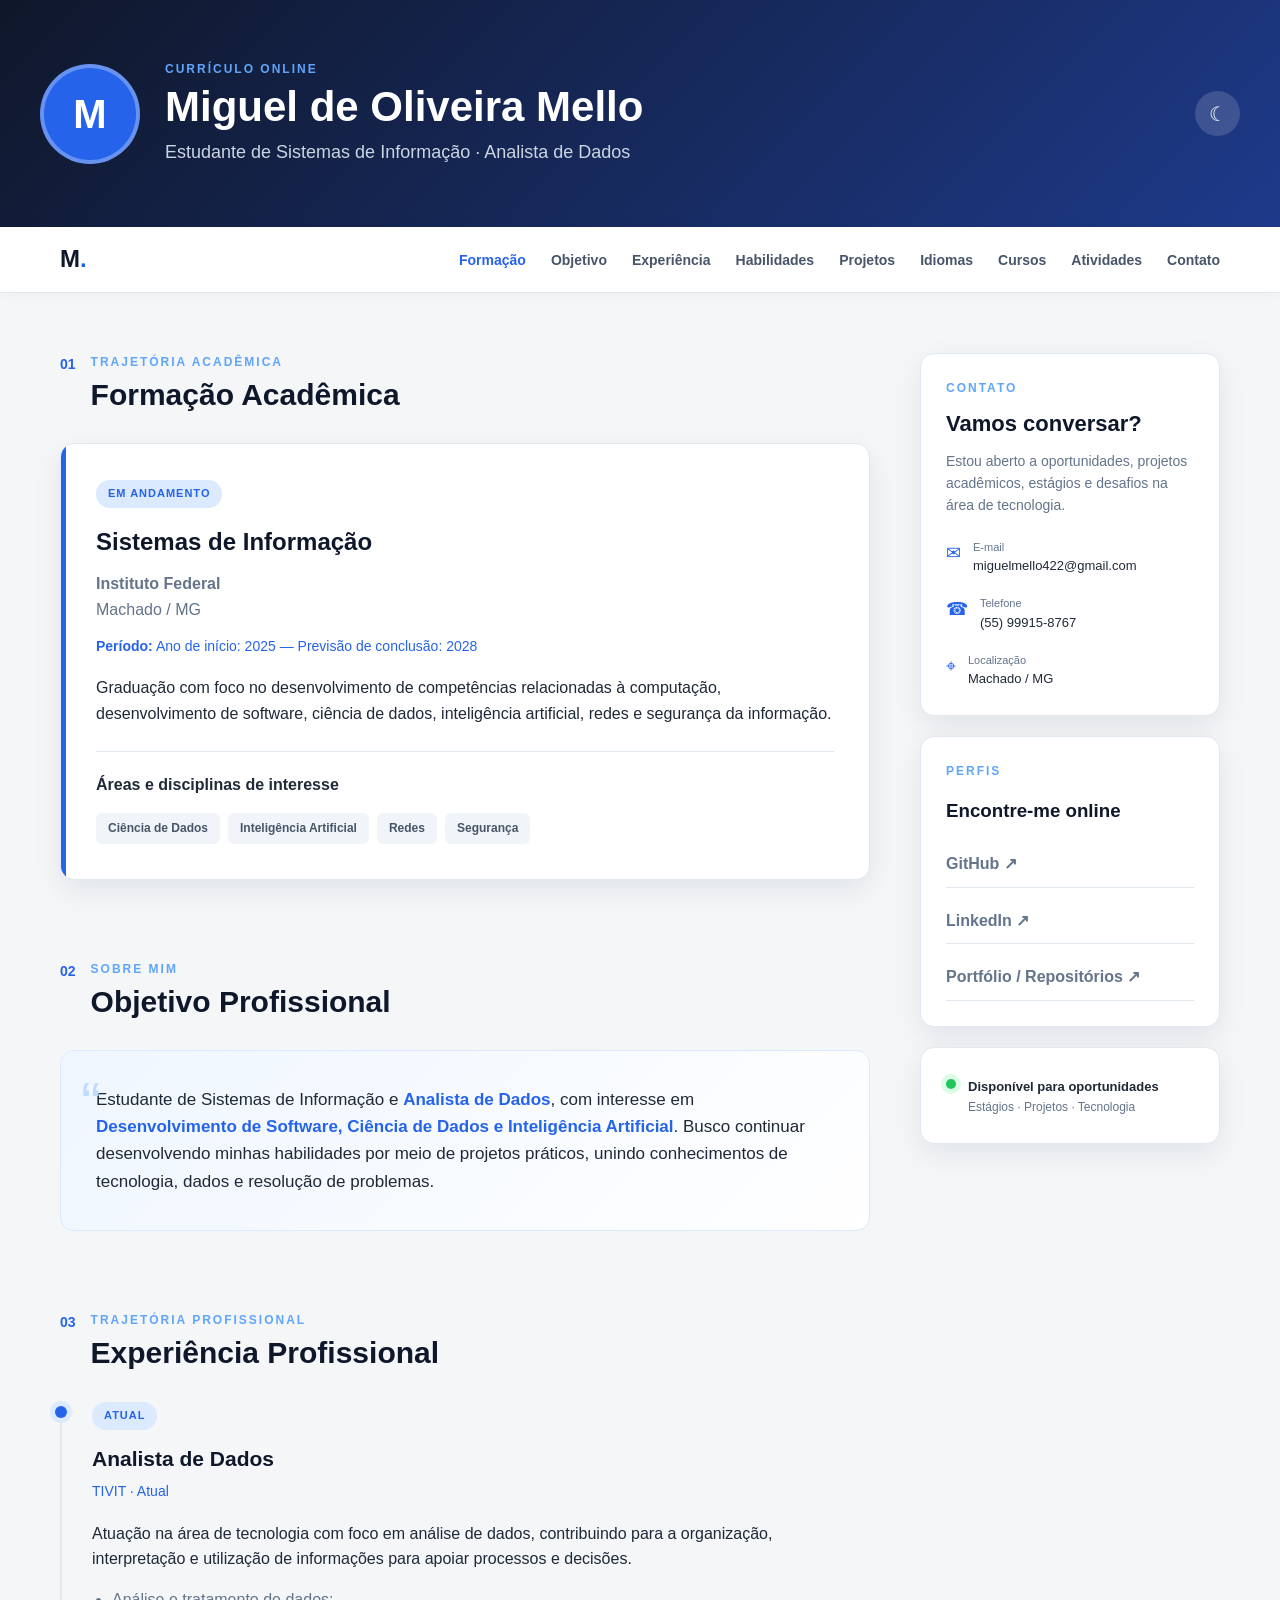
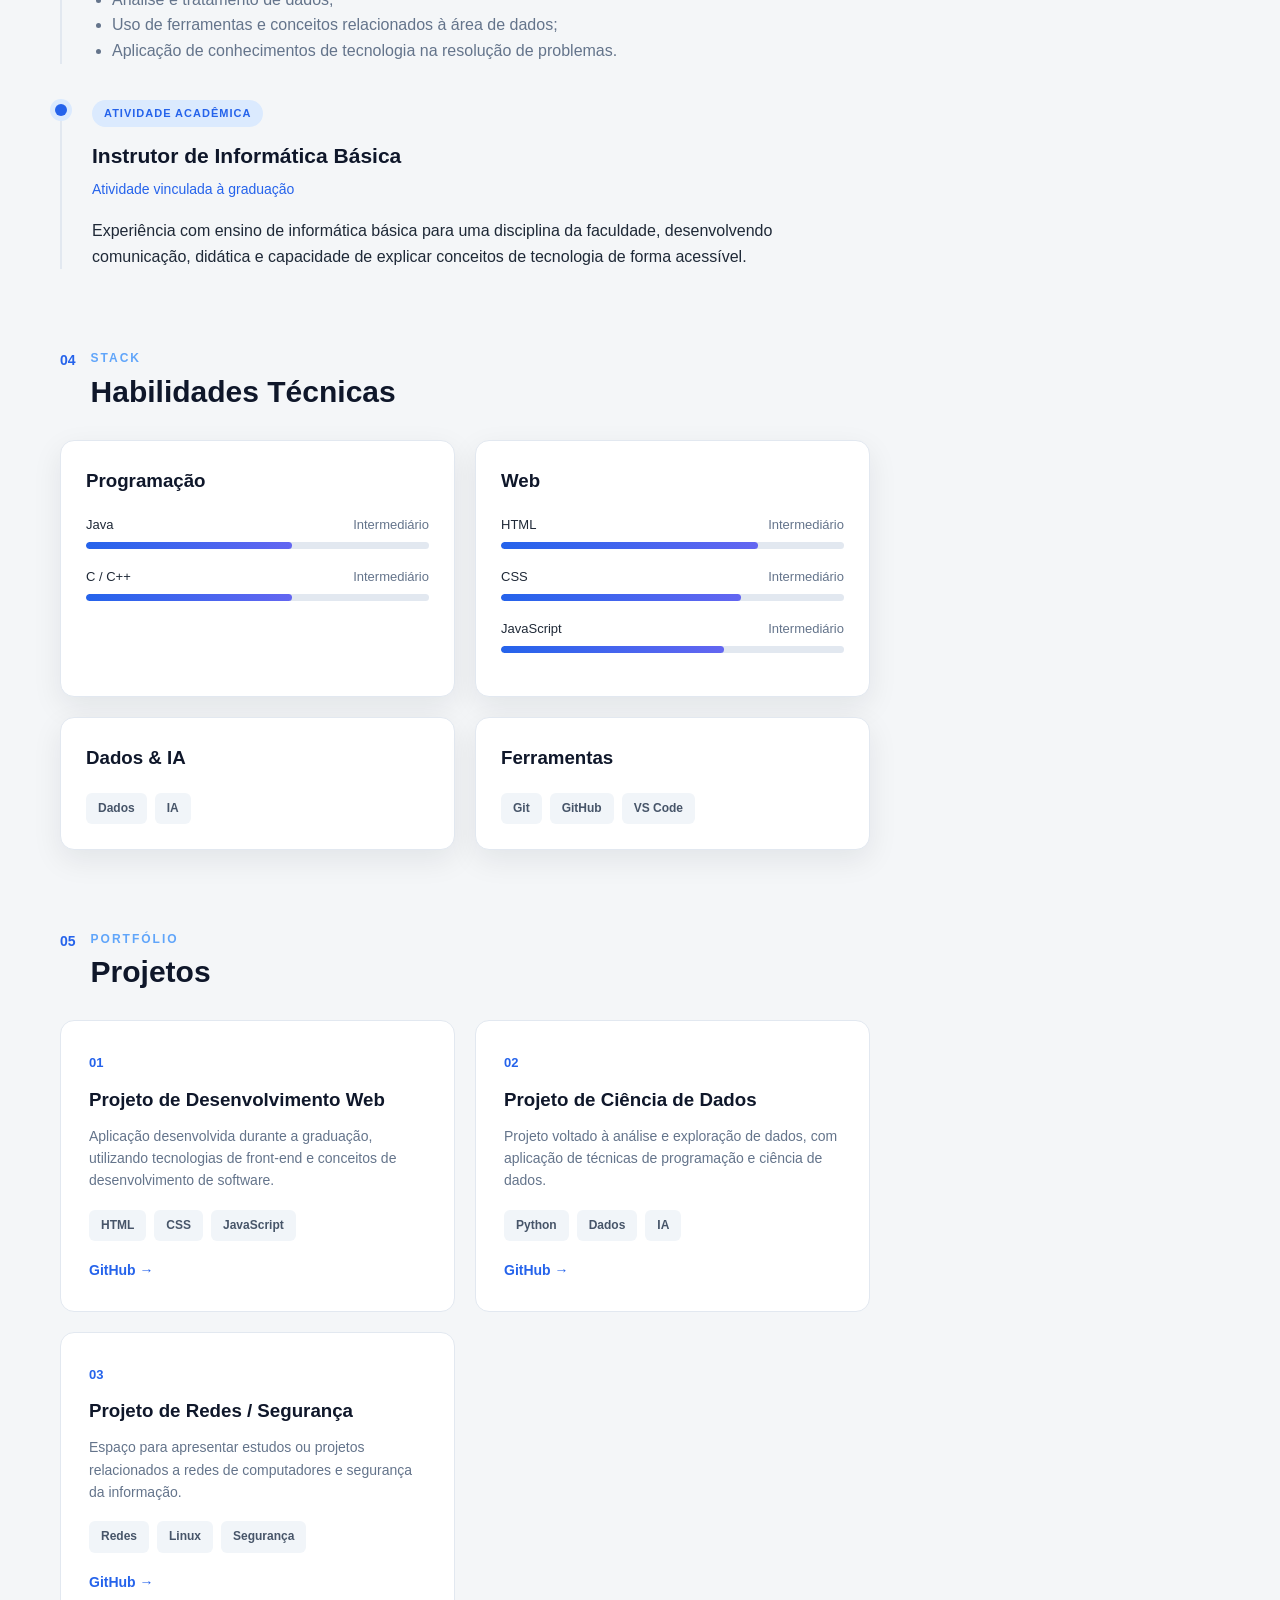
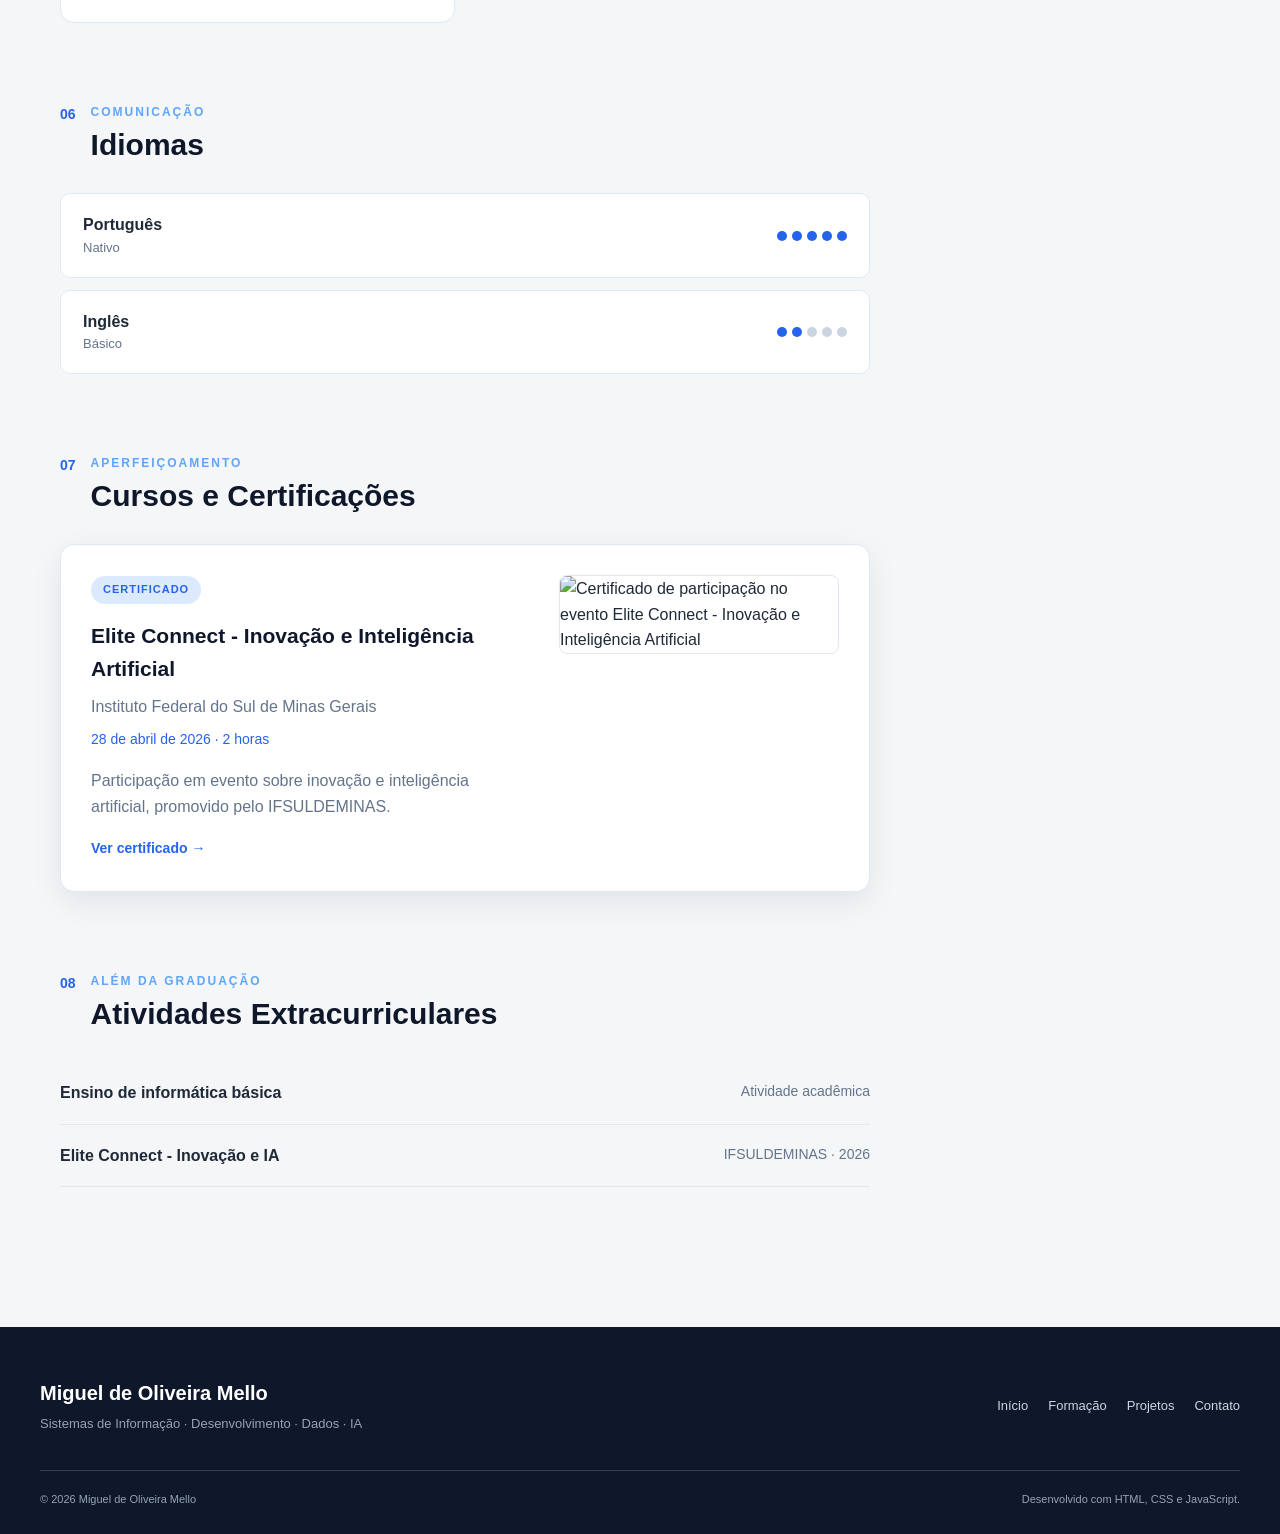
==== index.html @ bb29dadb "Add files via upload" ====
<!DOCTYPE html>
<html lang="pt-BR">

<head>
    <meta charset="UTF-8">
    <meta name="viewport" content="width=device-width, initial-scale=1.0">

    <title>Miguel de Oliveira Mello | Currículo</title>

    <link rel="stylesheet" href="style.css">
  

</head>

<body>

    <!-- ================= HEADER ================= -->
    <header class="header" id="inicio">

        <div class="header-content">

            <div class="profile">
                <div class="profile-photo" aria-label="Foto de perfil">
                    M
                </div>

                <div>
                    <p class="eyebrow">CURRÍCULO ONLINE</p>

                    <h1>
                        Miguel de Oliveira Mello
                    </h1>

                    <p class="role">
                        Estudante de Sistemas de Informação · Analista de Dados
                    </p>
                </div>
            </div>

            <button
                class="theme-button"
                id="themeButton"
                aria-label="Alternar tema"
                title="Alternar tema"
            >
                ☾
            </button>

        </div>

    </header>


    <!-- ================= NAVEGAÇÃO ================= -->
    <nav class="navbar" aria-label="Navegação principal">

        <div class="nav-container">

            <a href="#inicio" class="logo">
                M<span>.</span>
            </a>

            <button
                class="menu-button"
                id="menuButton"
                aria-label="Abrir menu"
                aria-expanded="false"
            >
                ☰
            </button>

            <ul class="nav-links" id="navLinks">

                <li>
                    <a href="#formacao">Formação</a>
                </li>

                <li>
                    <a href="#objetivo">Objetivo</a>
                </li>

                <li>
                    <a href="#experiencia">Experiência</a>
                </li>

                <li>
                    <a href="#habilidades">Habilidades</a>
                </li>

                <li>
                    <a href="#projetos">Projetos</a>
                </li>

                <li>
                    <a href="#idiomas">Idiomas</a>
                </li>

                <li>
                    <a href="#cursos">Cursos</a>
                </li>

                <li>
                    <a href="#extracurricular">Atividades</a>
                </li>

                <li>
                    <a href="#contato">Contato</a>
                </li>

            </ul>

        </div>

    </nav>


    <!-- ================= CONTEÚDO PRINCIPAL ================= -->
    <main class="container">

        <div class="main-content">

            <!-- ================= FORMAÇÃO ================= -->
            <section id="formacao" class="section featured-section">

                <div class="section-heading">

                    <span class="section-number">01</span>

                    <div>
                        <p class="eyebrow">TRAJETÓRIA ACADÊMICA</p>
                        <h2>Formação Acadêmica</h2>
                    </div>

                </div>


                <article class="education-card">

                    <div class="education-date">
                        <span>EM ANDAMENTO</span>
                    </div>

                    <div class="education-content">

                        <h3>Sistemas de Informação</h3>

                        <p class="institution">
                            <strong>Instituto Federal</strong>
                            <br>
                            Machado / MG
                        </p>

                        <p class="period">
                            <strong>Período:</strong>
                            Ano de início: 2025 — Previsão de conclusão: 2028
                        </p>

                        <p>
                            Graduação com foco no desenvolvimento de competências
                            relacionadas à computação, desenvolvimento de software,
                            ciência de dados, inteligência artificial, redes e
                            segurança da informação.
                        </p>


                        <div class="discipline-area">

                            <h4>Áreas e disciplinas de interesse</h4>

                            <div class="tags">

                                <span>Ciência de Dados</span>
                                <span>Inteligência Artificial</span>
                                <span>Redes</span>
                                <span>Segurança</span>

                            </div>

                        </div>

                    </div>

                </article>

            </section>


            <!-- ================= OBJETIVO ================= -->
            <section id="objetivo" class="section">

                <div class="section-heading">

                    <span class="section-number">02</span>

                    <div>
                        <p class="eyebrow">SOBRE MIM</p>
                        <h2>Objetivo Profissional</h2>
                    </div>

                </div>

                <div class="objective-card">

                    <span class="quote-mark">“</span>

                    <p>
                        Estudante de Sistemas de Informação e <strong>Analista de Dados</strong>,
                        com interesse em <strong>Desenvolvimento de Software, Ciência de Dados e Inteligência Artificial</strong>.
                        Busco continuar desenvolvendo minhas habilidades por meio de projetos práticos,
                        unindo conhecimentos de tecnologia, dados e resolução de problemas.
                    </p>

                </div>

            </section>


            <!-- ================= EXPERIÊNCIA ================= -->
            <section id="experiencia" class="section">

                <div class="section-heading">

                    <span class="section-number">03</span>

                    <div>
                        <p class="eyebrow">TRAJETÓRIA PROFISSIONAL</p>
                        <h2>Experiência Profissional</h2>
                    </div>

                </div>

                <article class="timeline-item">

                    <div class="timeline-marker"></div>

                    <div class="timeline-content">

                        <span class="status">ATUAL</span>

                        <h3>Analista de Dados</h3>

                        <p class="period">
                            TIVIT · Atual
                        </p>

                        <p>
                            Atuação na área de tecnologia com foco em análise de dados,
                            contribuindo para a organização, interpretação e utilização de informações
                            para apoiar processos e decisões.
                        </p>

                        <ul>
                            <li>Análise e tratamento de dados;</li>
                            <li>Uso de ferramentas e conceitos relacionados à área de dados;</li>
                            <li>Aplicação de conhecimentos de tecnologia na resolução de problemas.</li>
                        </ul>

                    </div>

                </article>

                <article class="timeline-item timeline-secondary">

                    <div class="timeline-marker"></div>

                    <div class="timeline-content">

                        <span class="status">ATIVIDADE ACADÊMICA</span>

                        <h3>Instrutor de Informática Básica</h3>

                        <p class="period">
                            Atividade vinculada à graduação
                        </p>

                        <p>
                            Experiência com ensino de informática básica para uma disciplina da faculdade,
                            desenvolvendo comunicação, didática e capacidade de explicar conceitos de tecnologia
                            de forma acessível.
                        </p>

                    </div>

                </article>

            </section>


            <!-- ================= HABILIDADES ================= -->
            <section id="habilidades" class="section">

    <div class="section-heading">

        <span class="section-number">04</span>

        <div>
            <p class="eyebrow">STACK</p>
            <h2>Habilidades Técnicas</h2>
        </div>

    </div>


    <div class="skills-grid">

        <article class="skill-category">

            <h3>Programação</h3>

            <div class="skill">
                <div class="skill-info">
                    <span>Java</span>
                    <span>Intermediário</span>
                </div>

                <div class="skill-bar">
                    <div style="width: 60%"></div>
                </div>
            </div>


            <div class="skill">
                <div class="skill-info">
                    <span>C / C++</span>
                    <span>Intermediário</span>
                </div>

                <div class="skill-bar">
                    <div style="width: 60%"></div>
                </div>
            </div>

        </article>


        <article class="skill-category">

            <h3>Web</h3>

            <div class="skill">
                <div class="skill-info">
                    <span>HTML</span>
                    <span>Intermediário</span>
                </div>

                <div class="skill-bar">
                    <div style="width: 75%"></div>
                </div>
            </div>


            <div class="skill">
                <div class="skill-info">
                    <span>CSS</span>
                    <span>Intermediário</span>
                </div>

                <div class="skill-bar">
                    <div style="width: 70%"></div>
                </div>
            </div>


            <div class="skill">
                <div class="skill-info">
                    <span>JavaScript</span>
                    <span>Intermediário</span>
                </div>

                <div class="skill-bar">
                    <div style="width: 65%"></div>
                </div>
            </div>

        </article>


        <article class="skill-category">

            <h3>Dados & IA</h3>

            <div class="tags">

                <span>Dados</span>
                <span>IA</span>

            </div>

        </article>


        <article class="skill-category">

            <h3>Ferramentas</h3>

            <div class="tags">

                <span>Git</span>
                <span>GitHub</span>
                <span>VS Code</span>

            </div>

        </article>

    </div>

</section>



            <!-- ================= PROJETOS ================= -->
            <section id="projetos" class="section">

                <div class="section-heading">

                    <span class="section-number">05</span>

                    <div>
                        <p class="eyebrow">PORTFÓLIO</p>
                        <h2>Projetos</h2>
                    </div>

                </div>


                <div class="projects-grid">

                    <article class="project-card">

                        <span class="project-number">01</span>

                        <h3>Projeto de Desenvolvimento Web</h3>

                        <p>
                            Aplicação desenvolvida durante a graduação,
                            utilizando tecnologias de front-end e conceitos
                            de desenvolvimento de software.
                        </p>

                        <div class="tags">
                            <span>HTML</span>
                            <span>CSS</span>
                            <span>JavaScript</span>
                        </div>

                        <a href="https://github.com/M1gu3l777" class="project-link" target="_blank" rel="noopener noreferrer">
                            GitHub →
                        </a>

                    </article>


                    <article class="project-card">

                        <span class="project-number">02</span>

                        <h3>Projeto de Ciência de Dados</h3>

                        <p>
                            Projeto voltado à análise e exploração de dados,
                            com aplicação de técnicas de programação e
                            ciência de dados.
                        </p>

                        <div class="tags">
                            <span>Python</span>
                            <span>Dados</span>
                            <span>IA</span>
                        </div>

                        <a href="https://github.com/M1gu3l777" class="project-link" target="_blank" rel="noopener noreferrer">
                            GitHub →
                        </a>

                    </article>


                    <article class="project-card">

                        <span class="project-number">03</span>

                        <h3>Projeto de Redes / Segurança</h3>

                        <p>
                            Espaço para apresentar estudos ou projetos
                            relacionados a redes de computadores e
                            segurança da informação.
                        </p>

                        <div class="tags">
                            <span>Redes</span>
                            <span>Linux</span>
                            <span>Segurança</span>
                        </div>

                        <a href="https://github.com/M1gu3l777" class="project-link" target="_blank" rel="noopener noreferrer">
                            GitHub →
                        </a>

                    </article>

                </div>

            </section>


            <!-- ================= IDIOMAS ================= -->
            <section id="idiomas" class="section">

                <div class="section-heading">

                    <span class="section-number">06</span>

                    <div>
                        <p class="eyebrow">COMUNICAÇÃO</p>
                        <h2>Idiomas</h2>
                    </div>

                </div>


                <div class="languages">

                    <div class="language">
                        <div>
                            <strong>Português</strong>
                            <span>Nativo</span>
                        </div>

                        <div class="language-level">
                            <span class="active"></span>
                            <span class="active"></span>
                            <span class="active"></span>
                            <span class="active"></span>
                            <span class="active"></span>
                        </div>
                    </div>


                    <div class="language">
                        <div>
                            <strong>Inglês</strong>
                            <span>Básico</span>
                        </div>

                        <div class="language-level">
                            <span class="active"></span>
                            <span class="active"></span>
                            <span></span>
                            <span></span>
                            <span></span>
                        </div>
                    </div>

                </div>

            </section>


            <!-- ================= CURSOS ================= -->
            <section id="cursos" class="section">

    <div class="section-heading">

        <span class="section-number">07</span>

        <div>
            <p class="eyebrow">APERFEIÇOAMENTO</p>
            <h2>Cursos e Certificações</h2>
        </div>

    </div>

    <article class="certificate-card">

        <div class="certificate-content">

            <span class="status">
                CERTIFICADO
            </span>

            <h3>
                Elite Connect - Inovação e Inteligência Artificial
            </h3>

            <p class="institution">
                Instituto Federal do Sul de Minas Gerais
            </p>

            <p class="period">
                28 de abril de 2026 · 2 horas
            </p>

            <p>
                Participação em evento sobre inovação e inteligência
                artificial, promovido pelo IFSULDEMINAS.
            </p>

            <a
                href="imagens/certificado_BYHAlMS4 (1).pdf"
                target="_blank"
                rel="noopener noreferrer"
                class="project-link"
            >
                Ver certificado →
            </a>

        </div>

        <div class="certificate-image">

            <img
                src="imagens/certificado_miguel.png"
                alt="Certificado de participação no evento Elite Connect - Inovação e Inteligência Artificial"
            >

        </div>

    </article>

</section>


            <!-- ================= EXTRACURRICULAR ================= -->
            <section id="extracurricular" class="section">

                <div class="section-heading">

                    <span class="section-number">08</span>

                    <div>
                        <p class="eyebrow">ALÉM DA GRADUAÇÃO</p>
                        <h2>Atividades Extracurriculares</h2>
                    </div>

                </div>

                <ul class="activity-list">

                    <li>
                        <strong>Ensino de informática básica</strong>
                        <span>Atividade acadêmica</span>
                    </li>

                    <li>
                        <strong>Elite Connect - Inovação e IA</strong>
                        <span>IFSULDEMINAS · 2026</span>
                    </li>

                </ul>

            </section>

        </div>


        <!-- ================= ASIDE ================= -->
        <aside class="sidebar">

            <div class="sidebar-card">

                <p class="eyebrow">CONTATO</p>

                <h2>Vamos conversar?</h2>

                <p>
                    Estou aberto a oportunidades, projetos acadêmicos,
                    estágios e desafios na área de tecnologia.
                </p>


                <div class="contact-list">

                    <a href="mailto:miguelmello422@gmail.com">
                        <span>✉</span>
                        <div>
                            <small>E-mail</small>
                            miguelmello422@gmail.com
                        </div>
                    </a>


                    <a href="tel:+5555999158767">
                        <span>☎</span>
                        <div>
                            <small>Telefone</small>
                            (55) 99915-8767
                        </div>
                    </a>


                    <div>
                        <span>⌖</span>
                        <div>
                            <small>Localização</small>
                            Machado / MG
                        </div>
                    </div>

                </div>

            </div>


            <div class="sidebar-card social-card">

                <p class="eyebrow">PERFIS</p>

                <h3>Encontre-me online</h3>

                <a href="https://github.com/M1gu3l777" target="_blank" rel="noopener noreferrer">
                    GitHub ↗
                </a>

                <a href="https://www.linkedin.com/in/miguel-mello-41b857335/" target="_blank" rel="noopener noreferrer">
                    LinkedIn ↗
                </a>

                <a href="https://github.com/M1gu3l777?tab=repositories" target="_blank" rel="noopener noreferrer">
                    Portfólio / Repositórios ↗
                </a>

            </div>


            <div class="sidebar-card availability">

                <span class="availability-dot"></span>

                <div>
                    <strong>Disponível para oportunidades</strong>

                    <p>
                        Estágios · Projetos · Tecnologia
                    </p>
                </div>

            </div>

        </aside>

    </main>


    <!-- ================= FOOTER ================= -->
    <footer id="contato">

        <div class="footer-content">

            <div>
                <h2>Miguel de Oliveira Mello</h2>

                <p>
                    Sistemas de Informação · Desenvolvimento · Dados · IA
                </p>
            </div>


            <div class="footer-links">

                <a href="#inicio">Início</a>
                <a href="#formacao">Formação</a>
                <a href="#projetos">Projetos</a>
                <a href="#contato">Contato</a>

            </div>

        </div>


        <div class="copyright">

            <span>
                © <span id="currentYear"></span>
                Miguel de Oliveira Mello
            </span>

            <span>
                Desenvolvido com HTML, CSS e JavaScript.
            </span>

        </div>

    </footer>


    <script src="script.js"></script>

</body>
</html>
---- style.css ----
/* ========================================
   CONFIGURAÇÕES GERAIS
======================================== */

* {
    margin: 0;
    padding: 0;
    box-sizing: border-box;
}

html {
    scroll-behavior: smooth;
}

body {
    font-family: Arial, Helvetica, sans-serif;
    background-color: #f4f6f8;
    color: #1f2937;
    line-height: 1.6;
}


/* ========================================
   VARIÁVEIS
======================================== */

:root {
    --cor-principal: #2563eb;
    --cor-principal-hover: #1d4ed8;
    --cor-secundaria: #0f172a;

    --cor-fundo: #f4f6f8;
    --cor-card: #ffffff;

    --cor-texto: #1f2937;
    --cor-texto-secundario: #64748b;

    --cor-borda: #e2e8f0;

    --sombra:
        0 10px 30px rgba(15, 23, 42, 0.08);

    --raio: 14px;
}


/* ========================================
   LINKS
======================================== */

a {
    color: inherit;
    text-decoration: none;
}

a:hover {
    color: var(--cor-principal);
}


/* ========================================
   HEADER
======================================== */

.header {
    background:
        linear-gradient(
            135deg,
            #0f172a,
            #1e3a8a
        );

    color: white;

    padding: 60px 20px;
}

.header-content {
    max-width: 1200px;
    margin: 0 auto;

    display: flex;
    align-items: center;
    justify-content: space-between;

    gap: 30px;
}

.profile {
    display: flex;
    align-items: center;

    gap: 25px;
}

.profile-photo {
    width: 100px;
    height: 100px;

    border-radius: 50%;

    display: flex;
    align-items: center;
    justify-content: center;

    background-color: var(--cor-principal);

    border: 4px solid rgba(255, 255, 255, 0.3);

    font-size: 40px;
    font-weight: bold;
}

.header h1 {
    font-size: 42px;
    line-height: 1.1;

    margin-bottom: 8px;
}

.role {
    color: #cbd5e1;

    font-size: 18px;
}


/* ========================================
   TEXTO AUXILIAR
======================================== */

.eyebrow {
    color: #60a5fa;

    font-size: 12px;
    font-weight: bold;

    letter-spacing: 2px;

    margin-bottom: 5px;
}


/* ========================================
   BOTÃO TEMA
======================================== */

.theme-button {
    width: 45px;
    height: 45px;

    border: none;
    border-radius: 50%;

    background-color: rgba(255, 255, 255, 0.15);

    color: white;

    font-size: 20px;

    cursor: pointer;

    transition: 0.3s;
}

.theme-button:hover {
    background-color: var(--cor-principal);

    transform: rotate(15deg);
}


/* ========================================
   MENU DE NAVEGAÇÃO
======================================== */

.navbar {
    position: sticky;
    top: 0;

    z-index: 1000;

    background-color: white;

    border-bottom: 1px solid var(--cor-borda);

    box-shadow:
        0 2px 10px rgba(0, 0, 0, 0.04);
}

.nav-container {
    max-width: 1200px;

    margin: 0 auto;

    min-height: 65px;

    padding: 0 20px;

    display: flex;
    align-items: center;
    justify-content: space-between;
}

.logo {
    font-size: 24px;
    font-weight: bold;

    color: var(--cor-secundaria);
}

.logo span {
    color: var(--cor-principal);
}

.nav-links {
    list-style: none;

    display: flex;

    gap: 25px;
}

.nav-links a {
    color: #475569;

    font-size: 14px;
    font-weight: 600;

    transition: 0.2s;
}

.nav-links a:hover,
.nav-links a.active {
    color: var(--cor-principal);
}


/* ========================================
   BOTÃO MENU MOBILE
======================================== */

.menu-button {
    display: none;

    border: none;

    background: transparent;

    color: var(--cor-secundaria);

    font-size: 25px;

    cursor: pointer;
}


/* ========================================
   CONTEÚDO PRINCIPAL
======================================== */

.container {
    max-width: 1200px;

    margin: 0 auto;

    padding: 60px 20px;

    display: grid;

    grid-template-columns:
        minmax(0, 1fr)
        300px;

    gap: 50px;
}


/* ========================================
   SEÇÕES
======================================== */

.section {
    margin-bottom: 80px;

    scroll-margin-top: 90px;
}

.section-heading {
    display: flex;

    gap: 15px;

    margin-bottom: 30px;
}

.section-number {
    color: var(--cor-principal);

    font-weight: bold;

    font-size: 14px;
}

.section h2 {
    color: var(--cor-secundaria);

    font-size: 30px;

    line-height: 1.2;
}


/* ========================================
   FORMAÇÃO ACADÊMICA
======================================== */

.education-card {
    position: relative;

    background-color: var(--cor-card);

    border: 1px solid var(--cor-borda);

    border-radius: var(--raio);

    padding: 35px;

    box-shadow: var(--sombra);

    overflow: hidden;
}

.education-card::before {
    content: "";

    position: absolute;

    left: 0;
    top: 0;
    bottom: 0;

    width: 5px;

    background-color: var(--cor-principal);
}

.education-date span,
.status {
    display: inline-block;

    padding: 5px 12px;

    border-radius: 20px;

    background-color: #dbeafe;

    color: var(--cor-principal);

    font-size: 11px;
    font-weight: bold;

    letter-spacing: 1px;
}

.education-content h3 {
    font-size: 24px;

    margin-top: 15px;
    margin-bottom: 10px;

    color: var(--cor-secundaria);
}

.institution {
    color: var(--cor-texto-secundario);

    margin-bottom: 12px;
}

.period {
    color: var(--cor-principal);

    font-size: 14px;

    margin-bottom: 18px;
}

.discipline-area {
    margin-top: 25px;

    padding-top: 20px;

    border-top: 1px solid var(--cor-borda);
}

.discipline-area h4 {
    margin-bottom: 15px;
}


/* ========================================
   TAGS
======================================== */

.tags {
    display: flex;

    flex-wrap: wrap;

    gap: 8px;
}

.tags span {
    padding: 6px 12px;

    border-radius: 6px;

    background-color: #f1f5f9;

    color: #475569;

    font-size: 12px;
    font-weight: 600;
}


/* ========================================
   OBJETIVO PROFISSIONAL
======================================== */

.objective-card {
    position: relative;

    padding: 35px;

    border-radius: var(--raio);

    background:
        linear-gradient(
            135deg,
            #eff6ff,
            #ffffff
        );

    border: 1px solid #dbeafe;
}

.objective-card p {
    color: var(--cor-texto);

    font-size: 17px;
}

.objective-card strong {
    color: var(--cor-principal);
}

.quote-mark {
    position: absolute;

    top: 5px;
    left: 20px;

    font-size: 60px;

    color: #bfdbfe;
}


/* ========================================
   EXPERIÊNCIA / TIMELINE
======================================== */

.timeline-item {
    position: relative;

    padding-left: 30px;

    border-left: 2px solid var(--cor-borda);
}

.timeline-marker {
    position: absolute;

    left: -7px;
    top: 5px;

    width: 12px;
    height: 12px;

    border-radius: 50%;

    background-color: var(--cor-principal);

    box-shadow:
        0 0 0 5px #dbeafe;
}

.timeline-content h3 {
    font-size: 21px;

    margin-top: 12px;
    margin-bottom: 5px;

    color: var(--cor-secundaria);
}

.timeline-content ul {
    margin-top: 15px;

    padding-left: 20px;

    color: var(--cor-texto-secundario);
}


/* ========================================
   HABILIDADES
======================================== */

.skills-grid {
    display: grid;

    grid-template-columns:
        repeat(2, 1fr);

    gap: 20px;
}

.skill-category {
    padding: 25px;

    background-color: var(--cor-card);

    border: 1px solid var(--cor-borda);

    border-radius: var(--raio);

    box-shadow: var(--sombra);
}

.skill-category h3 {
    margin-bottom: 20px;

    color: var(--cor-secundaria);
}

.skill {
    margin-bottom: 18px;
}

.skill-info {
    display: flex;

    justify-content: space-between;

    margin-bottom: 6px;

    font-size: 13px;
}

.skill-info span:last-child {
    color: var(--cor-texto-secundario);
}

.skill-bar {
    height: 7px;

    overflow: hidden;

    border-radius: 10px;

    background-color: #e2e8f0;
}

.skill-bar div {
    height: 100%;

    border-radius: 10px;

    background:
        linear-gradient(
            90deg,
            var(--cor-principal),
            #6366f1
        );
}


/* ========================================
   PROJETOS
======================================== */

.projects-grid {
    display: grid;

    grid-template-columns:
        repeat(2, 1fr);

    gap: 20px;
}

.project-card {
    padding: 28px;

    background-color: var(--cor-card);

    border: 1px solid var(--cor-borda);

    border-radius: var(--raio);

    transition: 0.3s;
}

.project-card:hover {
    transform: translateY(-5px);

    border-color: var(--cor-principal);

    box-shadow: var(--sombra);
}

.project-number {
    color: var(--cor-principal);

    font-weight: bold;

    font-size: 13px;
}

.project-card h3 {
    color: var(--cor-secundaria);

    margin: 10px 0;
}

.project-card p {
    color: var(--cor-texto-secundario);

    font-size: 14px;

    margin-bottom: 18px;
}

.project-link {
    display: inline-block;

    color: var(--cor-principal);

    font-size: 14px;

    font-weight: bold;

    margin-top: 18px;
}


/* ========================================
   IDIOMAS
======================================== */

.languages {
    display: flex;

    flex-direction: column;

    gap: 12px;
}

.language {
    display: flex;

    justify-content: space-between;
    align-items: center;

    padding: 18px 22px;

    background-color: var(--cor-card);

    border: 1px solid var(--cor-borda);

    border-radius: 10px;
}

.language > div:first-child span {
    display: block;

    color: var(--cor-texto-secundario);

    font-size: 13px;
}

.language-level {
    display: flex;

    gap: 5px;
}

.language-level span {
    width: 10px;
    height: 10px;

    border-radius: 50%;

    background-color: #cbd5e1;
}

.language-level span.active {
    background-color: var(--cor-principal);
}


/* ========================================
   CURSOS
======================================== */

.empty-state {
    padding: 40px;

    text-align: center;

    border: 2px dashed var(--cor-borda);

    border-radius: var(--raio);
}

.empty-state > span {
    color: var(--cor-principal);

    font-size: 30px;
}

.empty-state h3 {
    margin: 5px 0;
}

.empty-state p {
    color: var(--cor-texto-secundario);
}


/* ========================================
   ATIVIDADES
======================================== */

.activity-list {
    list-style: none;
}

.activity-list li {
    display: flex;

    justify-content: space-between;

    padding: 18px 0;

    border-bottom: 1px solid var(--cor-borda);
}

.activity-list li span {
    color: var(--cor-texto-secundario);

    font-size: 14px;
}


/* ========================================
   SIDEBAR
======================================== */

.sidebar {
    display: flex;

    flex-direction: column;

    gap: 20px;
}

.sidebar-card {
    padding: 25px;

    background-color: var(--cor-card);

    border: 1px solid var(--cor-borda);

    border-radius: var(--raio);

    box-shadow: var(--sombra);
}

.sidebar-card h2 {
    color: var(--cor-secundaria);

    font-size: 22px;

    margin: 8px 0;
}

.sidebar-card > p:not(.eyebrow) {
    color: var(--cor-texto-secundario);

    font-size: 14px;

    margin-bottom: 22px;
}


/* ========================================
   CONTATOS
======================================== */

.contact-list {
    display: flex;

    flex-direction: column;

    gap: 18px;
}

.contact-list > a,
.contact-list > div {
    display: flex;

    gap: 12px;

    font-size: 13px;
}

.contact-list > a > span,
.contact-list > div > span {
    color: var(--cor-principal);

    font-size: 18px;
}

.contact-list small {
    display: block;

    color: var(--cor-texto-secundario);

    font-size: 11px;
}


/* ========================================
   REDES SOCIAIS
======================================== */

.social-card {
    display: flex;

    flex-direction: column;

    gap: 10px;
}

.social-card h3 {
    color: var(--cor-secundaria);

    margin-bottom: 5px;
}

.social-card a {
    padding: 10px 0;

    border-bottom: 1px solid var(--cor-borda);

    color: var(--cor-texto-secundario);

    font-weight: bold;
}

.social-card a:hover {
    color: var(--cor-principal);
}


/* ========================================
   DISPONIBILIDADE
======================================== */

.availability {
    display: flex;

    align-items: flex-start;

    gap: 12px;
}

.availability-dot {
    width: 10px;
    height: 10px;

    margin-top: 6px;

    border-radius: 50%;

    background-color: #22c55e;

    box-shadow:
        0 0 0 5px #dcfce7;
}

.availability strong {
    font-size: 13px;
}

.availability p {
    color: var(--cor-texto-secundario);

    font-size: 12px;
}


/* ========================================
   FOOTER
======================================== */

footer {
    background-color: var(--cor-secundaria);

    color: white;

    padding: 50px 20px 25px;
}

.footer-content {
    max-width: 1200px;

    margin: 0 auto;

    display: flex;

    justify-content: space-between;

    gap: 30px;
}

.footer-content h2 {
    font-size: 20px;
}

.footer-content p {
    color: #94a3b8;

    font-size: 13px;

    margin-top: 5px;
}

.footer-links {
    display: flex;

    align-items: center;

    gap: 20px;
}

.footer-links a {
    color: #cbd5e1;

    font-size: 13px;
}

.footer-links a:hover {
    color: #60a5fa;
}

.copyright {
    max-width: 1200px;

    margin: 35px auto 0;

    padding-top: 20px;

    border-top: 1px solid #334155;

    display: flex;

    justify-content: space-between;

    gap: 20px;

    color: #94a3b8;

    font-size: 11px;
}


/* ========================================
   ANIMAÇÃO
======================================== */

.section {
    opacity: 0;

    transform: translateY(20px);

    transition:
        opacity 0.7s ease,
        transform 0.7s ease;
}

.section.visible {
    opacity: 1;

    transform: translateY(0);
}


/* ========================================
   RESPONSIVIDADE
======================================== */

@media (max-width: 950px) {

    .container {
        grid-template-columns: 1fr;
    }

    .sidebar {
        display: grid;

        grid-template-columns:
            repeat(2, 1fr);
    }
}


@media (max-width: 700px) {

    .header {
        padding: 45px 20px;
    }

    .header-content {
        align-items: flex-start;
    }

    .profile {
        gap: 15px;
    }

    .profile-photo {
        width: 70px;
        height: 70px;

        font-size: 28px;
    }
    

    .header h1 {
        font-size: 28px;
    }

    .certificate-card {
    grid-template-columns: 1fr;
}

    .role {
        font-size: 14px;
    }


    /* MENU MOBILE */

    .menu-button {
        display: block;
    }

    .nav-links {
        position: absolute;

        top: 65px;
        left: 0;
        right: 0;

        display: none;

        flex-direction: column;

        gap: 0;

        padding: 10px 20px;

        background-color: white;

        border-bottom: 1px solid var(--cor-borda);
    }

    .nav-links.active {
        display: flex;
    }

    .nav-links li {
        padding: 12px 0;

        border-bottom: 1px solid var(--cor-borda);
    }


    .skills-grid,
    .projects-grid,
    .sidebar {
        grid-template-columns: 1fr;
    }


    .footer-content,
    .copyright {
        flex-direction: column;
    }

    .footer-links {
        flex-wrap: wrap;
    }
}


@media (max-width: 450px) {

    .header h1 {
        font-size: 23px;
    }

    .profile-photo {
        width: 55px;
        height: 55px;

        font-size: 22px;
    }

    .container {
        padding: 40px 15px;
    }

    .education-card,
    .objective-card,
    .skill-category,
    .project-card {
        padding: 22px;
    }

    .activity-list li {
        flex-direction: column;

        gap: 4px;
    }

    .language {
        flex-direction: column;

        align-items: flex-start;

        gap: 10px;
    }
}

/* ========================================
   MODO ESCURO
======================================== */

body.dark {
    background-color: #0f172a;
    color: #f1f5f9;
}

body.dark .navbar {
    background-color: #1e293b;
    border-color: #334155;
}

body.dark .logo {
    color: #f8fafc;
}

body.dark .nav-links a {
    color: #cbd5e1;
}

body.dark .nav-links a:hover {
    color: #60a5fa;
}

body.dark .education-card,
body.dark .skill-category,
body.dark .project-card,
body.dark .sidebar-card,
body.dark .language {
    background-color: #1e293b;
    border-color: #334155;
}

body.dark .section h2,
body.dark .education-content h3,
body.dark .skill-category h3,
body.dark .project-card h3,
body.dark .sidebar-card h2,
body.dark .sidebar-card h3 {
    color: #f8fafc;
}

body.dark .institution,
body.dark .project-card p,
body.dark .timeline-content {
    color: #94a3b8;
}

body.dark .tags span {
    background-color: #334155;
    color: #cbd5e1;
}

body.dark .skill-bar {
    background-color: #334155;
}

body.dark .objective-card {
    background: #172554;
    border-color: #1e40af;
}

body.dark .objective-card p {
    color: #e2e8f0;
}

body.dark .activity-list li {
    border-color: #334155;
}

body.dark .social-card a {
    color: #cbd5e1;
    border-color: #334155;
}

body.dark .social-card a:hover {
    color: #60a5fa;
}

body.dark .theme-button {
    background-color: #334155;
    color: white;
}


/* ========================================
   CURSOS / CERTIFICAÇÕES
======================================== */

.course-card {
    padding: 28px;
    background-color: var(--cor-card);
    border: 1px solid var(--cor-borda);
    border-radius: var(--raio);
    box-shadow: var(--sombra);
    border-left: 5px solid var(--cor-principal);
}

.course-card h3 {
    margin: 14px 0 8px;
    color: var(--cor-secundaria);
    font-size: 20px;
}

.course-card .institution {
    margin-bottom: 6px;
}

.course-card .period {
    margin-bottom: 12px;
}

body.dark .course-card {
    background-color: #1e293b;
    border-color: #334155;
    border-left-color: var(--cor-principal);
}

body.dark .course-card h3 {
    color: #f8fafc;
}

.timeline-secondary {
    margin-top: 35px;
}

@media (max-width: 700px) {
    body.dark .nav-links {
        background-color: #1e293b;
        border-color: #334155;
    }

    body.dark .nav-links li {
        border-color: #334155;
    }
}

/* ========================================
   CERTIFICADO
======================================== */

.certificate-card {
    display: grid;
    grid-template-columns: 1fr 280px;
    gap: 30px;

    padding: 30px;

    background-color: var(--cor-card);
    border: 1px solid var(--cor-borda);
    border-radius: var(--raio);

    box-shadow: var(--sombra);
}

.certificate-content h3 {
    color: var(--cor-secundaria);
    font-size: 21px;
    margin: 15px 0 8px;
}

.certificate-content .institution {
    margin-bottom: 8px;
}

.certificate-content > p:not(.institution):not(.period) {
    color: var(--cor-texto-secundario);
}

.certificate-image img {
    width: 100%;
    display: block;

    border-radius: 8px;
    border: 1px solid var(--cor-borda);

    transition: 0.3s;
}

.certificate-image img:hover {
    transform: scale(1.03);
}
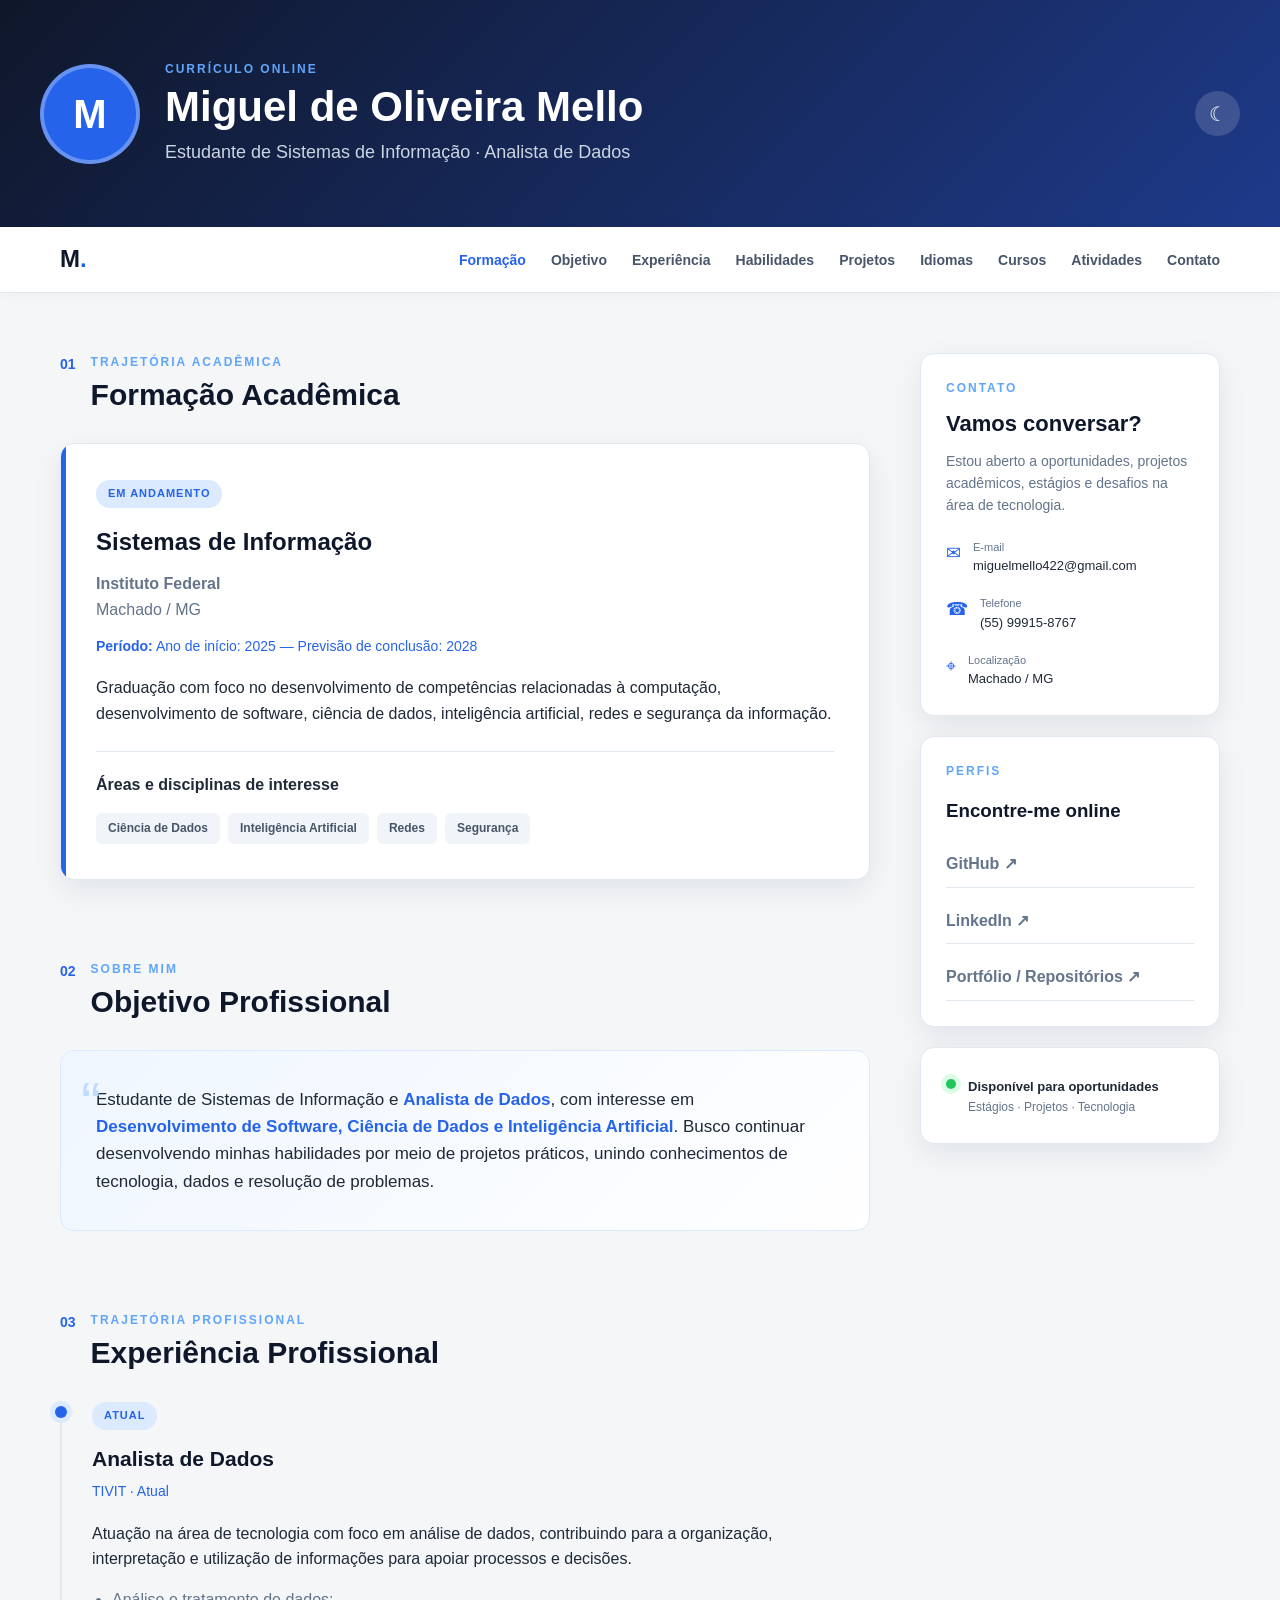
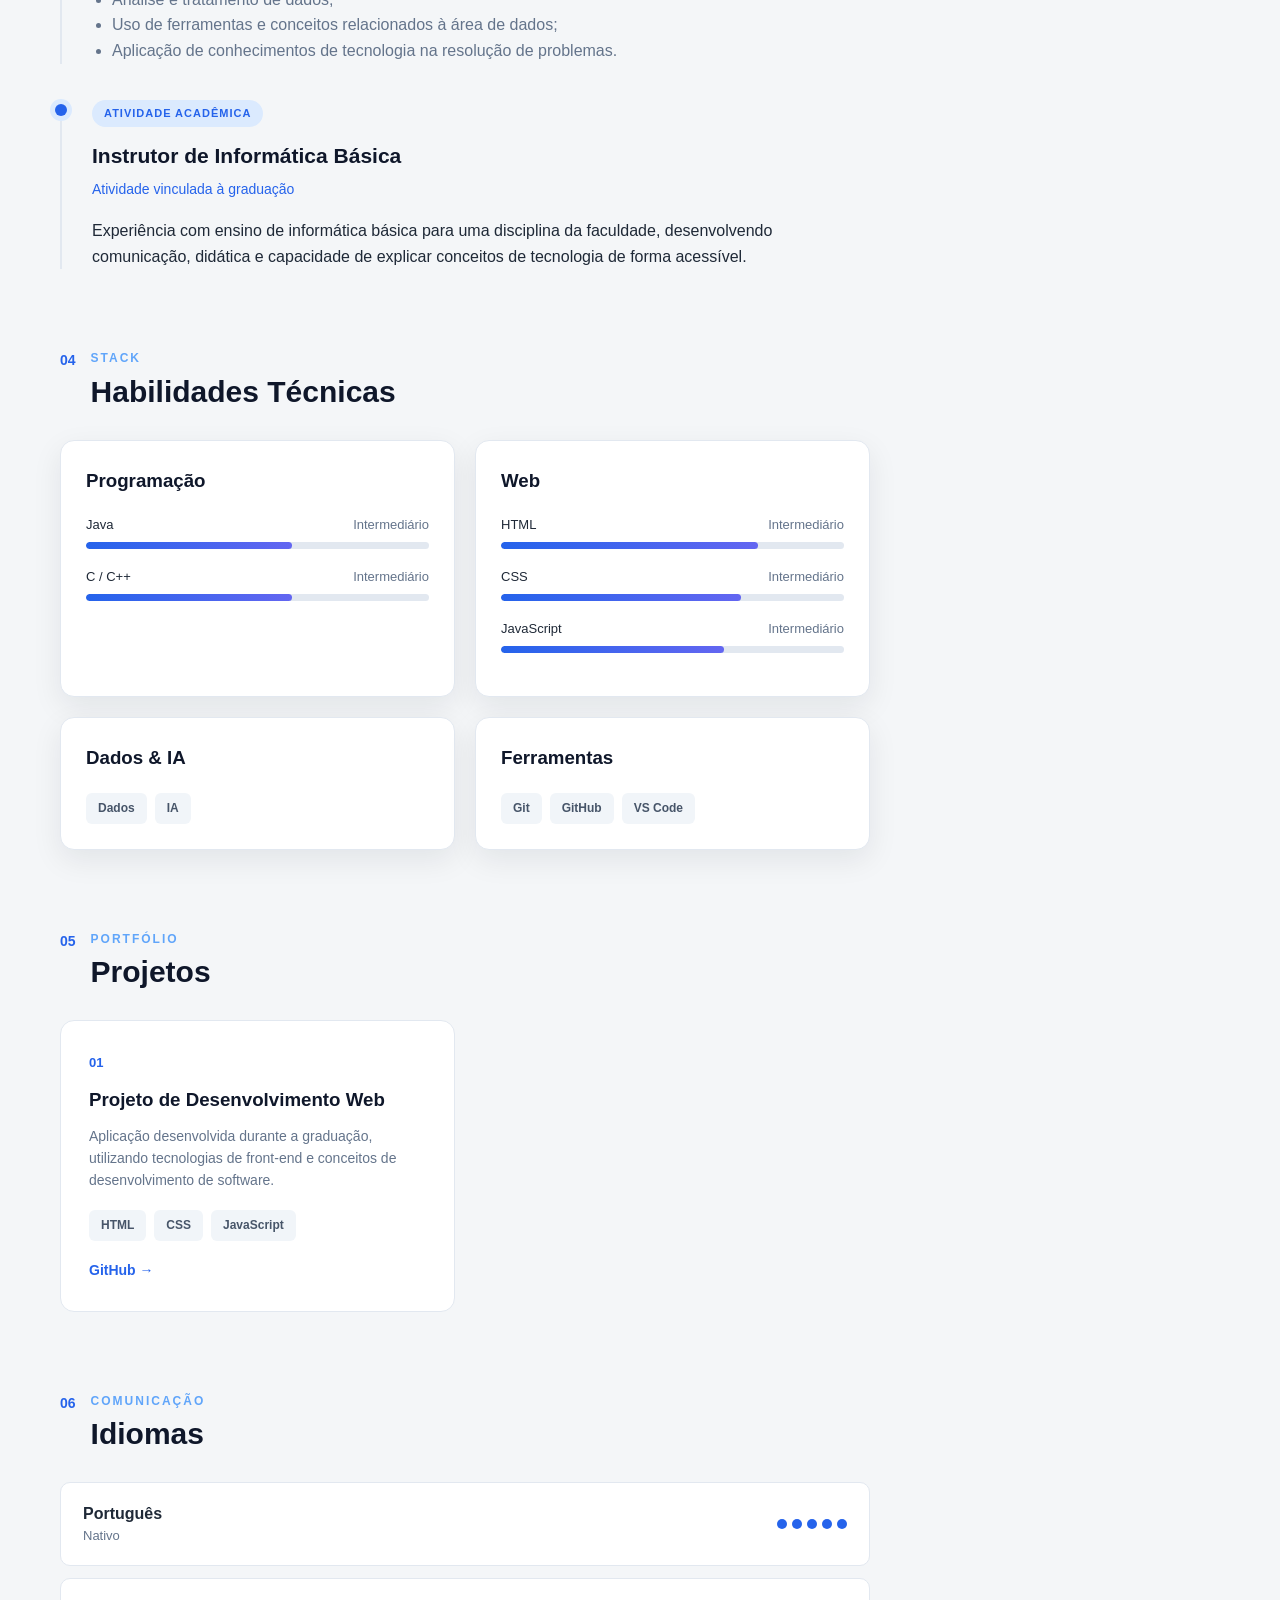
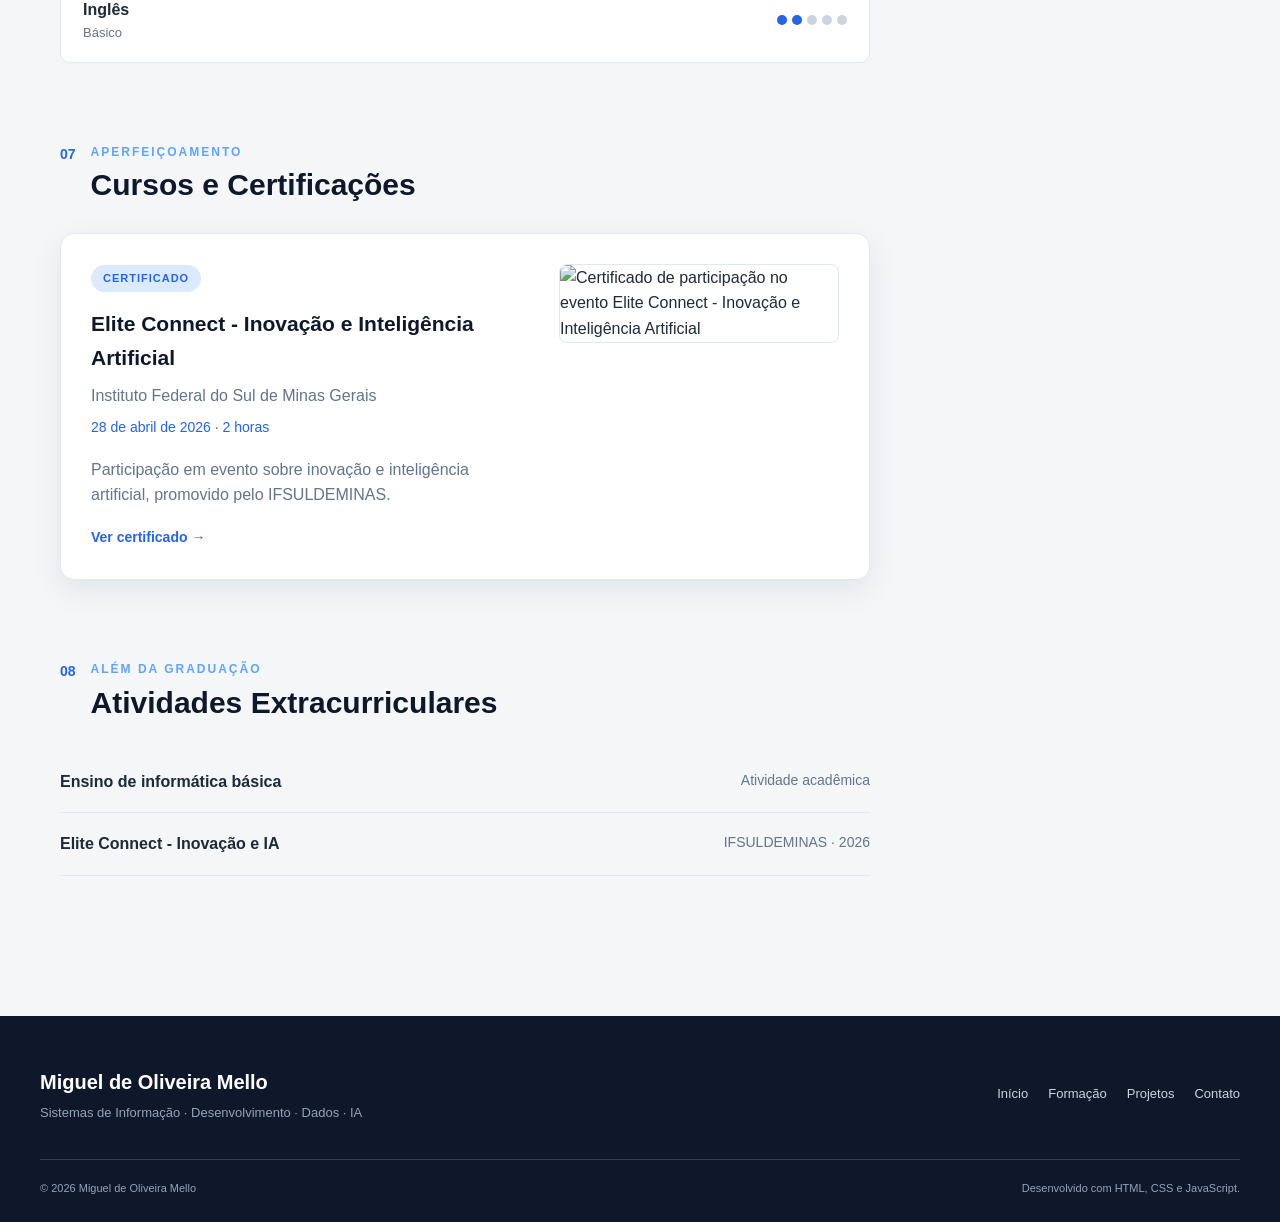
==== commit dcbc271a: "Refactor HTML comments for consistency Updated comment formatting for better readability." ====
--- a/index.html
+++ b/index.html
@@ -450,56 +450,6 @@
 
                     </article>
 
-
-                    <article class="project-card">
-
-                        <span class="project-number">02</span>
-
-                        <h3>Projeto de Ciência de Dados</h3>
-
-                        <p>
-                            Projeto voltado à análise e exploração de dados,
-                            com aplicação de técnicas de programação e
-                            ciência de dados.
-                        </p>
-
-                        <div class="tags">
-                            <span>Python</span>
-                            <span>Dados</span>
-                            <span>IA</span>
-                        </div>
-
-                        <a href="https://github.com/M1gu3l777" class="project-link" target="_blank" rel="noopener noreferrer">
-                            GitHub →
-                        </a>
-
-                    </article>
-
-
-                    <article class="project-card">
-
-                        <span class="project-number">03</span>
-
-                        <h3>Projeto de Redes / Segurança</h3>
-
-                        <p>
-                            Espaço para apresentar estudos ou projetos
-                            relacionados a redes de computadores e
-                            segurança da informação.
-                        </p>
-
-                        <div class="tags">
-                            <span>Redes</span>
-                            <span>Linux</span>
-                            <span>Segurança</span>
-                        </div>
-
-                        <a href="https://github.com/M1gu3l777" class="project-link" target="_blank" rel="noopener noreferrer">
-                            GitHub →
-                        </a>
-
-                    </article>
-
                 </div>
 
             </section>
--- a/style.css
+++ b/style.css
@@ -1,7 +1,3 @@
-/* ========================================
-   CONFIGURAÇÕES GERAIS
-======================================== */
-
 * {
     margin: 0;
     padding: 0;
@@ -20,9 +16,6 @@
 }
 
 
-/* ========================================
-   VARIÁVEIS
-======================================== */
 
 :root {
     --cor-principal: #2563eb;
@@ -44,10 +37,6 @@
 }
 
 
-/* ========================================
-   LINKS
-======================================== */
-
 a {
     color: inherit;
     text-decoration: none;
@@ -58,9 +47,7 @@
 }
 
 
-/* ========================================
-   HEADER
-======================================== */
+
 
 .header {
     background:
@@ -125,9 +112,6 @@
 }
 
 
-/* ========================================
-   TEXTO AUXILIAR
-======================================== */
 
 .eyebrow {
     color: #60a5fa;
@@ -141,9 +125,6 @@
 }
 
 
-/* ========================================
-   BOTÃO TEMA
-======================================== */
 
 .theme-button {
     width: 45px;
@@ -170,9 +151,6 @@
 }
 
 
-/* ========================================
-   MENU DE NAVEGAÇÃO
-======================================== */
 
 .navbar {
     position: sticky;
@@ -236,9 +214,6 @@
 }
 
 
-/* ========================================
-   BOTÃO MENU MOBILE
-======================================== */
 
 .menu-button {
     display: none;
@@ -255,9 +230,6 @@
 }
 
 
-/* ========================================
-   CONTEÚDO PRINCIPAL
-======================================== */
 
 .container {
     max-width: 1200px;
@@ -276,9 +248,6 @@
 }
 
 
-/* ========================================
-   SEÇÕES
-======================================== */
 
 .section {
     margin-bottom: 80px;
@@ -311,9 +280,6 @@
 }
 
 
-/* ========================================
-   FORMAÇÃO ACADÊMICA
-======================================== */
 
 .education-card {
     position: relative;
@@ -399,10 +365,6 @@
 }
 
 
-/* ========================================
-   TAGS
-======================================== */
-
 .tags {
     display: flex;
 
@@ -424,10 +386,6 @@
     font-weight: 600;
 }
 
-
-/* ========================================
-   OBJETIVO PROFISSIONAL
-======================================== */
 
 .objective-card {
     position: relative;
@@ -468,10 +426,6 @@
 }
 
 
-/* ========================================
-   EXPERIÊNCIA / TIMELINE
-======================================== */
-
 .timeline-item {
     position: relative;
 
@@ -514,10 +468,6 @@
     color: var(--cor-texto-secundario);
 }
 
-
-/* ========================================
-   HABILIDADES
-======================================== */
 
 .skills-grid {
     display: grid;
@@ -588,10 +538,6 @@
 }
 
 
-/* ========================================
-   PROJETOS
-======================================== */
-
 .projects-grid {
     display: grid;
 
@@ -655,10 +601,6 @@
     margin-top: 18px;
 }
 
-
-/* ========================================
-   IDIOMAS
-======================================== */
 
 .languages {
     display: flex;
@@ -711,10 +653,6 @@
 }
 
 
-/* ========================================
-   CURSOS
-======================================== */
-
 .empty-state {
     padding: 40px;
 
@@ -740,9 +678,6 @@
 }
 
 
-/* ========================================
-   ATIVIDADES
-======================================== */
 
 .activity-list {
     list-style: none;
@@ -765,10 +700,6 @@
 }
 
 
-/* ========================================
-   SIDEBAR
-======================================== */
-
 .sidebar {
     display: flex;
 
@@ -805,10 +736,6 @@
     margin-bottom: 22px;
 }
 
-
-/* ========================================
-   CONTATOS
-======================================== */
 
 .contact-list {
     display: flex;
@@ -843,10 +770,6 @@
 }
 
 
-/* ========================================
-   REDES SOCIAIS
-======================================== */
-
 .social-card {
     display: flex;
 
@@ -875,10 +798,6 @@
     color: var(--cor-principal);
 }
 
-
-/* ========================================
-   DISPONIBILIDADE
-======================================== */
 
 .availability {
     display: flex;
@@ -913,10 +832,6 @@
 }
 
 
-/* ========================================
-   FOOTER
-======================================== */
-
 footer {
     background-color: var(--cor-secundaria);
 
@@ -987,10 +902,6 @@
     font-size: 11px;
 }
 
-
-/* ========================================
-   ANIMAÇÃO
-======================================== */
 
 .section {
     opacity: 0;
@@ -1008,10 +919,6 @@
     transform: translateY(0);
 }
 
-
-/* ========================================
-   RESPONSIVIDADE
-======================================== */
 
 @media (max-width: 950px) {
 
@@ -1157,9 +1064,6 @@
     }
 }
 
-/* ========================================
-   MODO ESCURO
-======================================== */
 
 body.dark {
     background-color: #0f172a;
@@ -1244,10 +1148,6 @@
 }
 
 
-/* ========================================
-   CURSOS / CERTIFICAÇÕES
-======================================== */
-
 .course-card {
     padding: 28px;
     background-color: var(--cor-card);
@@ -1296,9 +1196,6 @@
     }
 }
 
-/* ========================================
-   CERTIFICADO
-======================================== */
 
 .certificate-card {
     display: grid;
